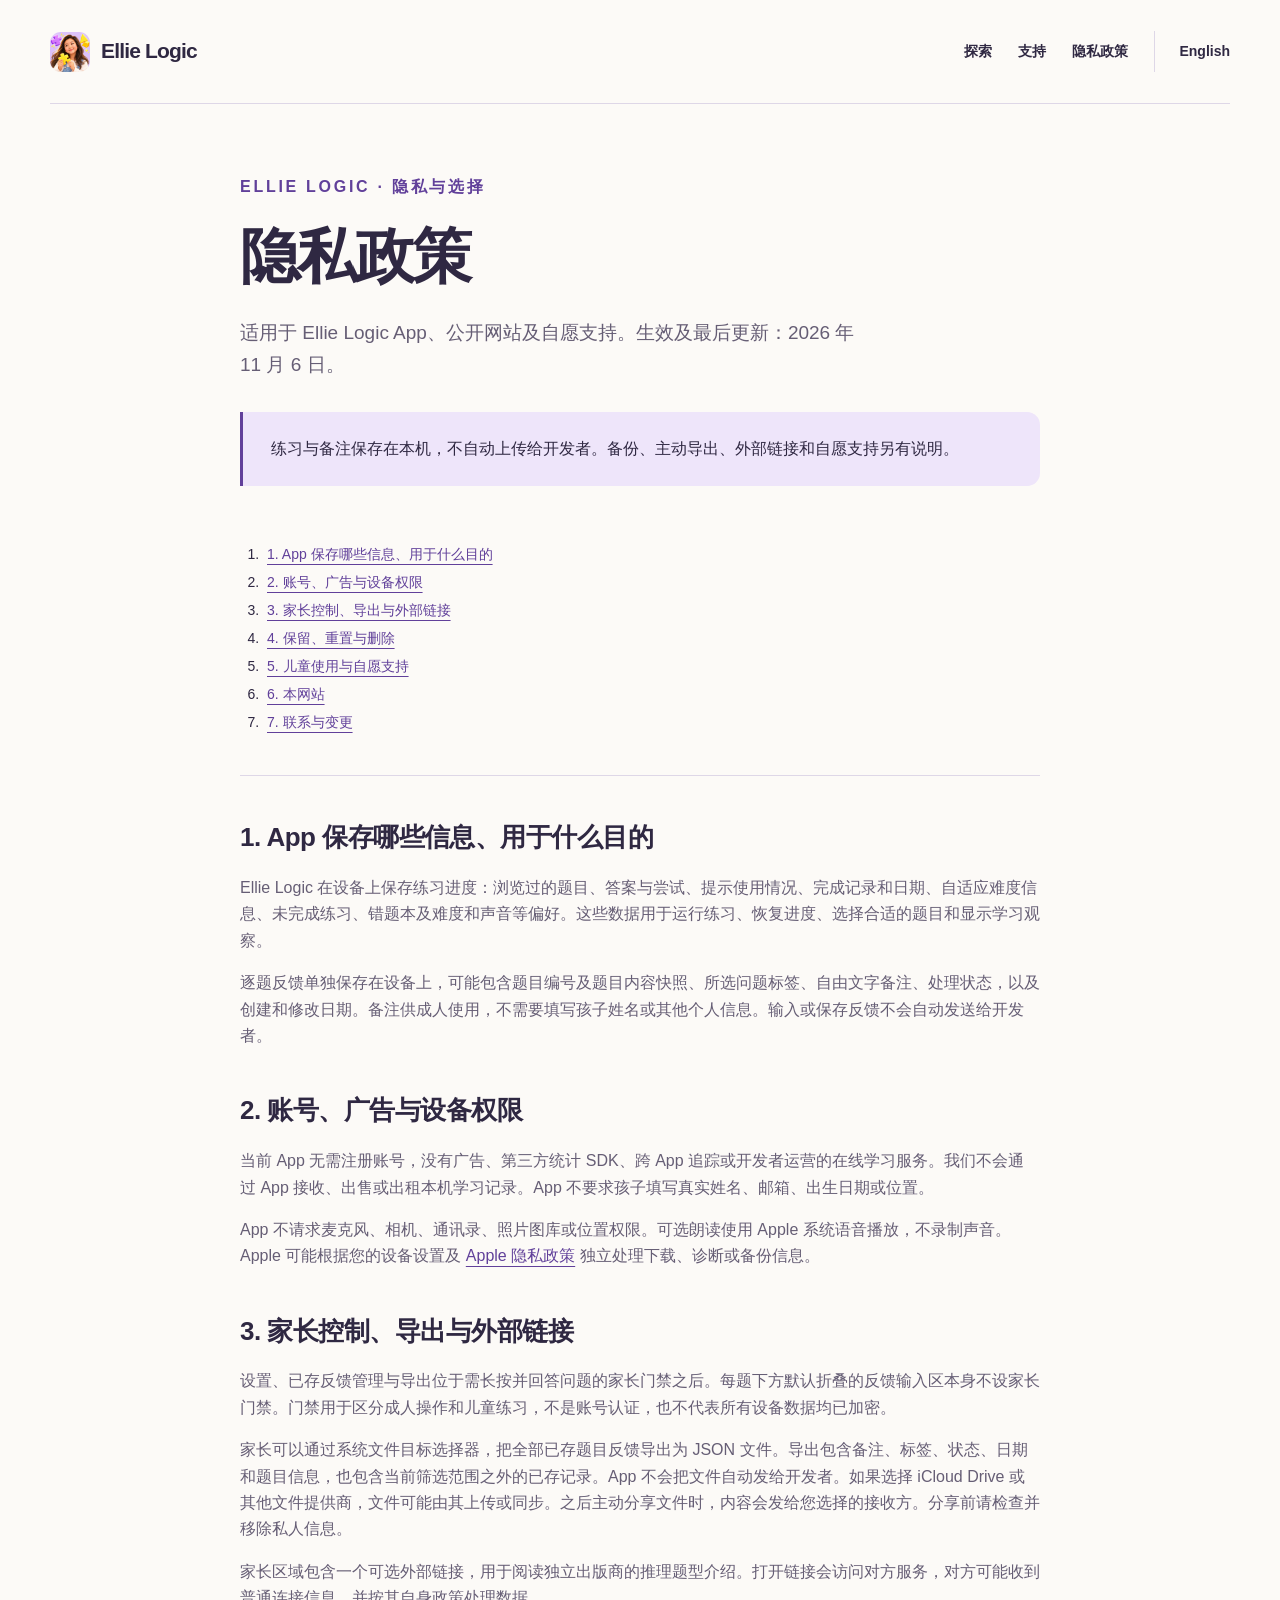
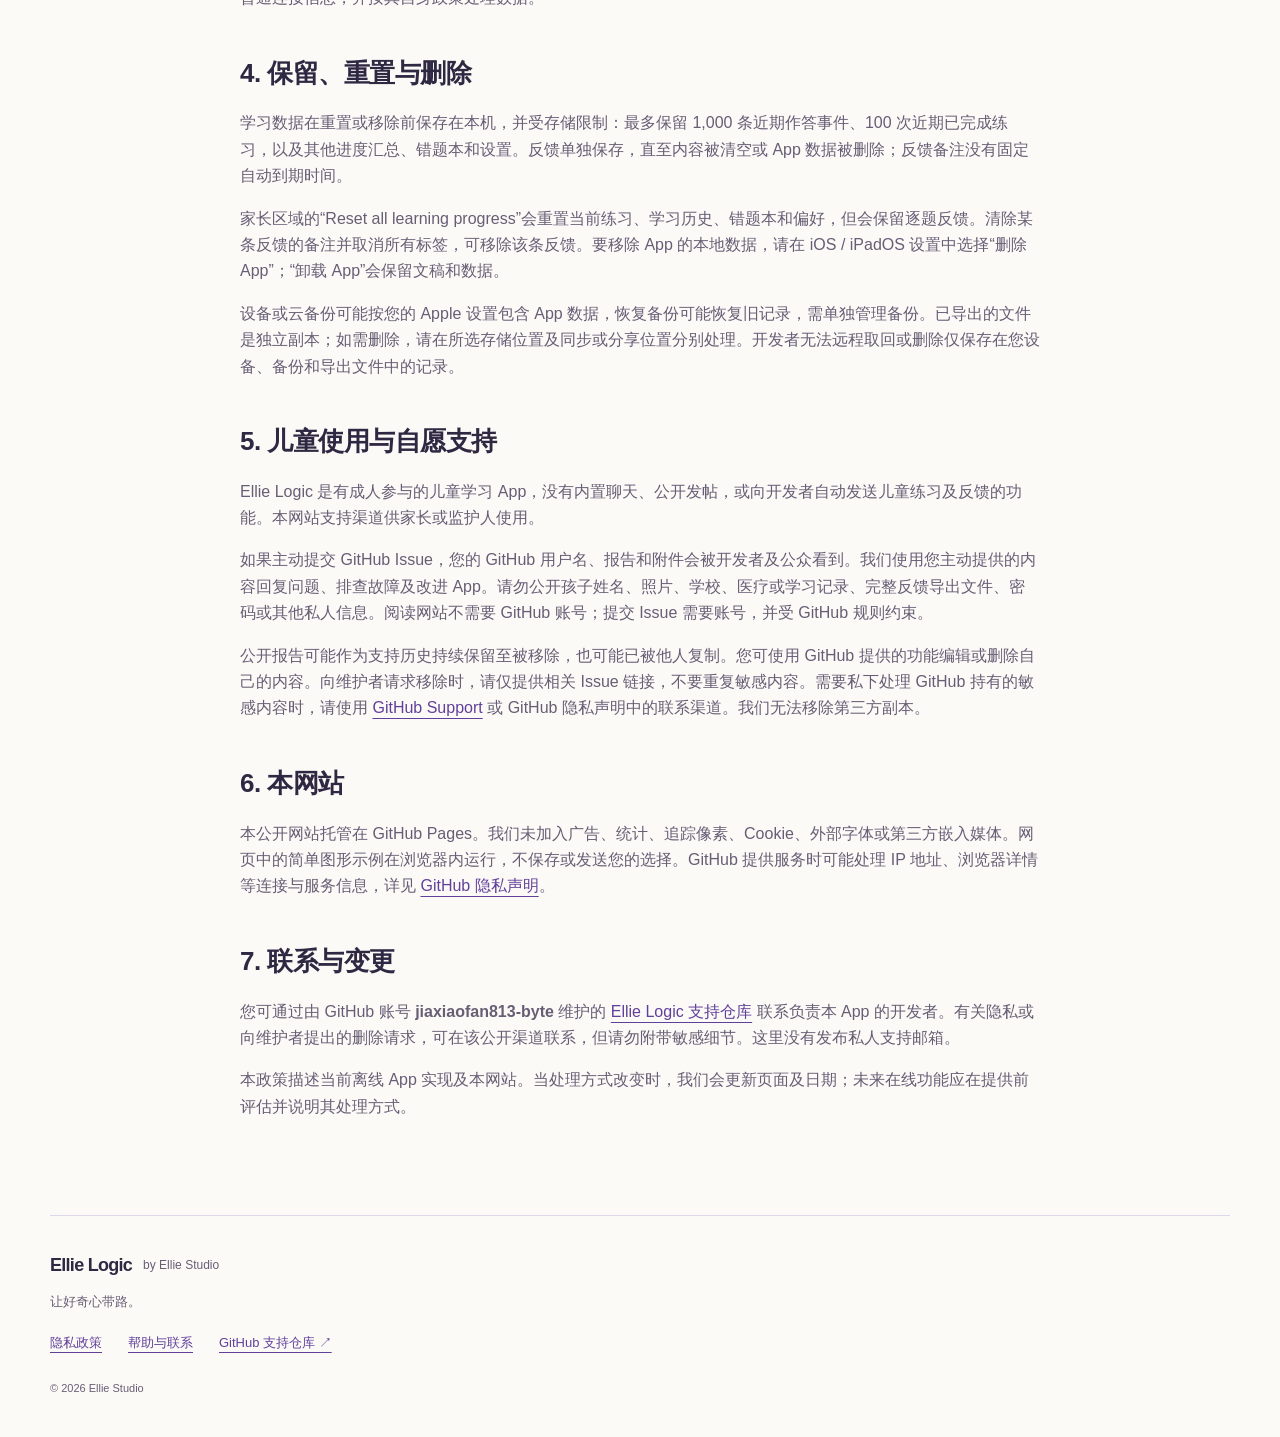
==== privacy-zh.html @ ac1f0ef4 "Add Ellie Logic bilingual website, privacy policy and support" ====
<!doctype html>
<html lang="zh-Hans"><head><meta charset="utf-8"><meta name="viewport" content="width=device-width,initial-scale=1">
<title>隐私政策 · Ellie Logic</title><meta name="description" content="练习与备注保存在本机，不自动上传给开发者。备份、主动导出、外部链接和自愿支持另有说明。">
<meta name="theme-color" content="#f7f3ff"><link rel="canonical" href="https://jiaxiaofan813-byte.github.io/EllieLogicSupport/privacy-zh.html">
<meta property="og:title" content="隐私政策 · Ellie Logic"><meta property="og:description" content="练习与备注保存在本机，不自动上传给开发者。备份、主动导出、外部链接和自愿支持另有说明。"><meta property="og:image" content="https://jiaxiaofan813-byte.github.io/EllieLogicSupport/assets/icon.png"><meta property="og:type" content="website">
<link rel="icon" href="assets/icon.png"><link rel="stylesheet" href="style.css"></head>
<body><a class="skip" href="#main">跳至正文</a>
<header class="header"><a class="brand" href="zh.html"><img src="assets/icon.png" alt="" width="40" height="40">Ellie Logic</a><nav aria-label="主导航"><a href="zh.html#explore">探索</a><a href="support-zh.html">支持</a><a href="privacy-zh.html">隐私政策</a><a class="language" href="privacy.html" lang="en">English</a></nav></header>
<main id="main"><article class="document"><p class="eyebrow">ELLIE LOGIC · 隐私与选择</p><h1>隐私政策</h1><p class="intro">适用于 Ellie Logic App、公开网站及自愿支持。生效及最后更新：2026 年 11 月 6 日。</p><div class="note">练习与备注保存在本机，不自动上传给开发者。备份、主动导出、外部链接和自愿支持另有说明。</div><nav class="toc" aria-label="本页目录"><ol><li><a href="#p1">1. App 保存哪些信息、用于什么目的</a></li><li><a href="#p2">2. 账号、广告与设备权限</a></li><li><a href="#p3">3. 家长控制、导出与外部链接</a></li><li><a href="#p4">4. 保留、重置与删除</a></li><li><a href="#p5">5. 儿童使用与自愿支持</a></li><li><a href="#p6">6. 本网站</a></li><li><a href="#p7">7. 联系与变更</a></li></ol></nav><section id="p1"><h2>1. App 保存哪些信息、用于什么目的</h2><p>Ellie Logic 在设备上保存练习进度：浏览过的题目、答案与尝试、提示使用情况、完成记录和日期、自适应难度信息、未完成练习、错题本及难度和声音等偏好。这些数据用于运行练习、恢复进度、选择合适的题目和显示学习观察。</p><p>逐题反馈单独保存在设备上，可能包含题目编号及题目内容快照、所选问题标签、自由文字备注、处理状态，以及创建和修改日期。备注供成人使用，不需要填写孩子姓名或其他个人信息。输入或保存反馈不会自动发送给开发者。</p></section><section id="p2"><h2>2. 账号、广告与设备权限</h2><p>当前 App 无需注册账号，没有广告、第三方统计 SDK、跨 App 追踪或开发者运营的在线学习服务。我们不会通过 App 接收、出售或出租本机学习记录。App 不要求孩子填写真实姓名、邮箱、出生日期或位置。</p><p>App 不请求麦克风、相机、通讯录、照片图库或位置权限。可选朗读使用 Apple 系统语音播放，不录制声音。Apple 可能根据您的设备设置及 <a href="https://www.apple.com/legal/privacy/">Apple 隐私政策</a> 独立处理下载、诊断或备份信息。</p></section><section id="p3"><h2>3. 家长控制、导出与外部链接</h2><p>设置、已存反馈管理与导出位于需长按并回答问题的家长门禁之后。每题下方默认折叠的反馈输入区本身不设家长门禁。门禁用于区分成人操作和儿童练习，不是账号认证，也不代表所有设备数据均已加密。</p><p>家长可以通过系统文件目标选择器，把全部已存题目反馈导出为 JSON 文件。导出包含备注、标签、状态、日期和题目信息，也包含当前筛选范围之外的已存记录。App 不会把文件自动发给开发者。如果选择 iCloud Drive 或其他文件提供商，文件可能由其上传或同步。之后主动分享文件时，内容会发给您选择的接收方。分享前请检查并移除私人信息。</p><p>家长区域包含一个可选外部链接，用于阅读独立出版商的推理题型介绍。打开链接会访问对方服务，对方可能收到普通连接信息，并按其自身政策处理数据。</p></section><section id="p4"><h2>4. 保留、重置与删除</h2><p>学习数据在重置或移除前保存在本机，并受存储限制：最多保留 1,000 条近期作答事件、100 次近期已完成练习，以及其他进度汇总、错题本和设置。反馈单独保存，直至内容被清空或 App 数据被删除；反馈备注没有固定自动到期时间。</p><p>家长区域的“Reset all learning progress”会重置当前练习、学习历史、错题本和偏好，但会保留逐题反馈。清除某条反馈的备注并取消所有标签，可移除该条反馈。要移除 App 的本地数据，请在 iOS / iPadOS 设置中选择“删除 App”；“卸载 App”会保留文稿和数据。</p><p>设备或云备份可能按您的 Apple 设置包含 App 数据，恢复备份可能恢复旧记录，需单独管理备份。已导出的文件是独立副本；如需删除，请在所选存储位置及同步或分享位置分别处理。开发者无法远程取回或删除仅保存在您设备、备份和导出文件中的记录。</p></section><section id="p5"><h2>5. 儿童使用与自愿支持</h2><p>Ellie Logic 是有成人参与的儿童学习 App，没有内置聊天、公开发帖，或向开发者自动发送儿童练习及反馈的功能。本网站支持渠道供家长或监护人使用。</p><p>如果主动提交 GitHub Issue，您的 GitHub 用户名、报告和附件会被开发者及公众看到。我们使用您主动提供的内容回复问题、排查故障及改进 App。请勿公开孩子姓名、照片、学校、医疗或学习记录、完整反馈导出文件、密码或其他私人信息。阅读网站不需要 GitHub 账号；提交 Issue 需要账号，并受 GitHub 规则约束。</p><p>公开报告可能作为支持历史持续保留至被移除，也可能已被他人复制。您可使用 GitHub 提供的功能编辑或删除自己的内容。向维护者请求移除时，请仅提供相关 Issue 链接，不要重复敏感内容。需要私下处理 GitHub 持有的敏感内容时，请使用 <a href="https://support.github.com/">GitHub Support</a> 或 GitHub 隐私声明中的联系渠道。我们无法移除第三方副本。</p></section><section id="p6"><h2>6. 本网站</h2><p>本公开网站托管在 GitHub Pages。我们未加入广告、统计、追踪像素、Cookie、外部字体或第三方嵌入媒体。网页中的简单图形示例在浏览器内运行，不保存或发送您的选择。GitHub 提供服务时可能处理 IP 地址、浏览器详情等连接与服务信息，详见 <a href="https://docs.github.com/en/site-policy/privacy-policies/github-general-privacy-statement">GitHub 隐私声明</a>。</p></section><section id="p7"><h2>7. 联系与变更</h2><p>您可通过由 GitHub 账号 <strong>jiaxiaofan813-byte</strong> 维护的 <a href="https://github.com/jiaxiaofan813-byte/EllieLogicSupport/issues/new">Ellie Logic 支持仓库</a> 联系负责本 App 的开发者。有关隐私或向维护者提出的删除请求，可在该公开渠道联系，但请勿附带敏感细节。这里没有发布私人支持邮箱。</p><p>本政策描述当前离线 App 实现及本网站。当处理方式改变时，我们会更新页面及日期；未来在线功能应在提供前评估并说明其处理方式。</p></section></article></main>
<footer><a class="brand" href="zh.html">Ellie Logic <span>by Ellie Studio</span></a><p>让好奇心带路。</p><div><a href="privacy-zh.html">隐私政策</a><a href="support-zh.html">帮助与联系</a><a href="https://github.com/jiaxiaofan813-byte/EllieLogicSupport">GitHub 支持仓库 ↗</a></div><small>© 2026 Ellie Studio</small></footer></body></html>
---- style.css ----
:root{--ink:#2f2842;--muted:#665e75;--purple:#61409a;--lavender:#eee5fa;--paper:#fcfaf7;--line:#ded7e7;--yellow:#f8e998;--green:#e6eee5}*{box-sizing:border-box}html{scroll-behavior:smooth;scroll-padding-top:25px}body{margin:0;color:var(--ink);background:var(--paper);font:17px/1.65 -apple-system,BlinkMacSystemFont,"Segoe UI",sans-serif}a{color:var(--purple);text-underline-offset:5px}a:hover{text-decoration-thickness:2px}button,a{-webkit-tap-highlight-color:transparent}button{font:inherit}a:focus-visible,button:focus-visible,summary:focus-visible{outline:3px solid var(--purple);outline-offset:5px}h1,h2,h3,p{margin-top:0}h1,h2,h3{line-height:1.13;letter-spacing:-.045em}h1{font-size:clamp(42px,5.4vw,74px);font-weight:650;margin-bottom:26px}h1 em{color:var(--purple);font-style:normal}h2{font-size:clamp(30px,3.3vw,45px);font-weight:620;margin-bottom:26px}h3{font-size:26px;line-height:1.25;font-weight:620}p{color:var(--muted)}.header,main,footer{width:min(1180px,calc(100% - 80px));margin:auto}.header{display:flex;align-items:center;justify-content:space-between;gap:20px;min-height:104px;border-bottom:1px solid var(--line)}.brand{display:inline-flex;gap:11px;align-items:center;font-size:21px;font-weight:700;text-decoration:none;color:var(--ink);letter-spacing:-.04em;white-space:nowrap}.brand img{border-radius:11px}.header nav{display:flex;gap:26px;align-items:center}.header nav a{font-size:14px;text-decoration:none;font-weight:600;color:var(--ink);padding:9px 0}.header nav a:hover{text-decoration:underline}.header nav .language{border-left:1px solid var(--line);padding-left:24px}.skip{position:absolute;top:-100px;left:20px;background:white;padding:14px;z-index:3}.skip:focus{top:10px}.hero{display:grid;grid-template-columns:1.3fr 1fr;gap:65px;padding:85px 0 80px;align-items:center}.eyebrow{font-size:11px;letter-spacing:.17em;font-weight:750;color:var(--purple);margin-bottom:23px}.intro{font-size:19px;line-height:1.7;max-width:620px}.actions{display:flex;align-items:center;flex-wrap:wrap;gap:26px;margin:30px 0}.button{display:inline-flex;align-items:center;justify-content:center;gap:24px;background:var(--purple);color:white;font-size:15px;font-weight:650;text-decoration:none;padding:16px 24px;border-radius:12px;min-height:52px}.button:hover{background:#4d317c;text-decoration:none}.text-link{font-weight:650;font-size:15px;text-decoration:none}.text-link:hover{text-decoration:underline}.pills{display:flex;gap:8px;flex-wrap:wrap;padding:0;list-style:none;margin:26px 0 15px}.pills li{padding:5px 11px;border:1px solid var(--line);border-radius:30px;font-size:12px;color:var(--muted)}.caption{font-size:12px;line-height:1.6;margin-bottom:8px}.hero-art{position:relative;padding:22px 0 30px}.icon-frame{transform:rotate(3deg);border:11px solid white;border-radius:47px;box-shadow:0 22px 65px #4c2e7420;overflow:hidden;aspect-ratio:1}.icon-frame img{display:block;width:100%;height:auto}.art-badge{position:absolute;bottom:8px;left:-25px;font-size:12px;letter-spacing:.1em;background:var(--yellow);padding:14px 22px;transform:rotate(-5deg);border-radius:4px;font-weight:700}.play-section{background:var(--lavender);border-radius:25px;padding:48px;display:grid;grid-template-columns:1fr 1.3fr;gap:48px;align-items:center}.play-section h2{font-size:32px;margin-bottom:13px}.play-section>div>p:last-child{font-size:12px}.sequence{display:flex;align-items:center;justify-content:space-between;gap:12px;margin:10px 10px 25px}.shape{display:inline-block;flex:none;width:38px;height:38px;background:#7352a7}.circle{border-radius:50%}.triangle{background:#b86b3e;clip-path:polygon(50% 0,100% 100%,0 100%)}.square{border-radius:5px;background:#567b67}.unknown{font-size:35px;font-weight:650;line-height:1}.answers{display:grid;grid-template-columns:repeat(3,1fr);gap:10px}.answers button{min-height:83px;display:flex;align-items:center;justify-content:center;gap:10px;flex-direction:column;background:#fff9;border:1px solid #cbbade;border-radius:13px;padding:12px;color:var(--ink);cursor:pointer;font-size:12px}.answers .shape{width:26px;height:26px}.answers button:hover{background:white;border-color:var(--purple)}.answers button[aria-pressed=true]{outline:2px solid var(--purple);background:white}.demo-result{font-size:13px;min-height:42px;margin:16px 0 0;color:var(--ink)}.explore{padding:100px 0 0}.section-head{display:flex;justify-content:space-between;align-items:center;gap:50px}.section-head>p{max-width:350px}.topics{display:grid;grid-template-columns:repeat(3,1fr);gap:22px;margin-top:20px}.topic{padding:28px;border:1px solid var(--line);border-radius:20px;background:#fff}.topic .eyebrow{color:var(--muted)}.topic-art{font:600 32px/1.5 ui-rounded,system-ui,sans-serif;letter-spacing:.05em;padding:28px 0 35px;color:var(--purple)}.topic:nth-child(2) .topic-art{color:#996329}.topic:nth-child(3) .topic-art{color:#48705d}.topic p{font-size:15px;margin-bottom:0}.flow{padding:100px 0}.steps{display:grid;grid-template-columns:repeat(3,1fr);gap:45px;margin-top:35px}.step{display:inline-block;font-size:13px;color:var(--purple);font-weight:700;border-top:2px solid var(--purple);padding-top:15px;width:100%;margin-bottom:24px}.steps h3{font-size:23px}.steps p{font-size:15px}.grown-ups{display:grid;grid-template-columns:1.2fr 1fr;gap:75px;padding:25px 0 90px;align-items:center}.grown-ups h2{font-size:36px}.grown-ups p{font-size:15px}.grown-ups .caption{font-size:12px}.privacy-card{background:var(--green);border-radius:22px;padding:35px}.privacy-card>span{font-size:45px;color:#3d6650}.privacy-card h3{margin-top:20px;font-size:29px}.privacy-card a{font-size:14px;font-weight:650;color:#345a46}.contact-strip{display:flex;align-items:center;justify-content:space-between;gap:40px;padding:36px 0;border-top:1px solid var(--line);border-bottom:1px solid var(--line)}.contact-strip h2{font-size:29px;margin-bottom:12px}.contact-strip p{max-width:660px;font-size:15px;margin-bottom:0}.contact-strip .button{white-space:nowrap}.disclaimer{font-size:12px;padding:30px 0;max-width:900px}footer{border-top:1px solid var(--line);padding:35px 0 40px}footer .brand{font-size:18px}footer .brand span{font-size:12px;color:var(--muted);font-weight:450;letter-spacing:0}footer p{font-size:13px;margin:10px 0 20px}footer>div{display:flex;gap:26px;flex-wrap:wrap;font-size:13px}footer small{display:block;font-size:11px;margin-top:25px;color:var(--muted)}.document{max-width:800px;margin:70px auto 95px}.document h1{font-size:clamp(40px,5vw,60px)}.document h2{font-size:26px;letter-spacing:-.02em;line-height:1.3;margin:45px 0 20px}.document p{font-size:16px}.document .intro{font-size:19px}.document a{overflow-wrap:anywhere}.note{background:var(--lavender);padding:24px 28px;border-left:3px solid var(--purple);border-radius:0 13px 13px 0;line-height:1.65;margin:30px 0;font-size:16px}.toc{padding:10px 0 25px;border-bottom:1px solid var(--line)}.toc ol{padding-left:23px;font-size:14px;line-height:2}.toc li{padding-left:4px}.faq{margin:25px 0 40px}.faq details{border-bottom:1px solid var(--line);padding:18px 0}.faq summary{cursor:pointer;line-height:1.5;font-weight:600;font-size:17px;padding:7px 0}.faq details p{margin:16px 0 5px}.document .caption{font-size:12px}
@media(min-width:1400px){.hero{padding-top:100px;padding-bottom:100px}}@media(max-width:900px){.header,main,footer{width:calc(100% - 48px)}.hero{gap:35px;padding:65px 0}.hero h1{font-size:48px}.header nav{gap:17px}.header nav .language{padding-left:16px}.play-section{padding:30px;gap:25px}.section-head{gap:25px}.topics{gap:14px}.topic{padding:22px}.grown-ups{gap:32px}.steps{gap:25px}.grown-ups h2{font-size:31px}.contact-strip .button{padding:15px 20px}}@media(max-width:650px){body{font-size:16px}.header,main,footer{width:calc(100% - 36px)}.header{flex-direction:column;align-items:flex-start;padding:20px 0 12px;gap:10px;min-height:auto}.header nav{width:100%;justify-content:space-between;gap:8px}.header nav a{font-size:13px;min-height:44px;display:flex;align-items:center}.brand{font-size:20px}.hero{grid-template-columns:1fr;padding:48px 0 45px;gap:20px}.hero h1{font-size:clamp(40px,9vw,53px)}.hero .intro{font-size:17px}.hero-art{max-width:340px;width:88%;justify-self:center;margin:8px 0}.art-badge{left:-14px;font-size:10px}.icon-frame{border-width:8px;border-radius:35px}.actions{gap:22px;margin:24px 0}.button{font-size:14px;padding:15px 21px}.play-section{grid-template-columns:1fr;gap:12px;padding:27px 23px;border-radius:19px}.play-section h2{font-size:28px}.play-section .eyebrow{margin-bottom:15px}.sequence{gap:8px;margin-left:0;margin-right:0}.shape{width:30px;height:30px}.demo-result{min-height:58px}.section-head{display:block}.section-head p{max-width:100%}.explore{padding-top:65px}.topics{grid-template-columns:1fr;gap:16px}.topic{padding:25px}.topic-art{padding:10px 0 20px}.topic h3{margin-bottom:14px}.topic .eyebrow{margin-bottom:9px}.flow{padding:65px 0 40px}.steps{grid-template-columns:1fr;gap:10px}.step{margin-bottom:15px}.steps h3{margin-bottom:12px}.grown-ups{grid-template-columns:1fr;gap:32px;padding-bottom:55px}.grown-ups h2{font-size:30px}.privacy-card{padding:28px}.contact-strip{align-items:flex-start;flex-direction:column;gap:24px;padding:28px 0}.contact-strip h2{font-size:27px}.disclaimer{padding:25px 0}footer>div{gap:16px}footer{padding-top:28px}.document{margin-top:45px;margin-bottom:65px}.document h1{font-size:42px}.document h2{font-size:24px;margin-top:36px}.document .intro{font-size:17px}.note{padding:20px;font-size:15px}.toc ol{line-height:1.75}.toc li{margin-bottom:10px}.faq summary{font-size:16px}}
@media(prefers-reduced-motion:reduce){html{scroll-behavior:auto}}
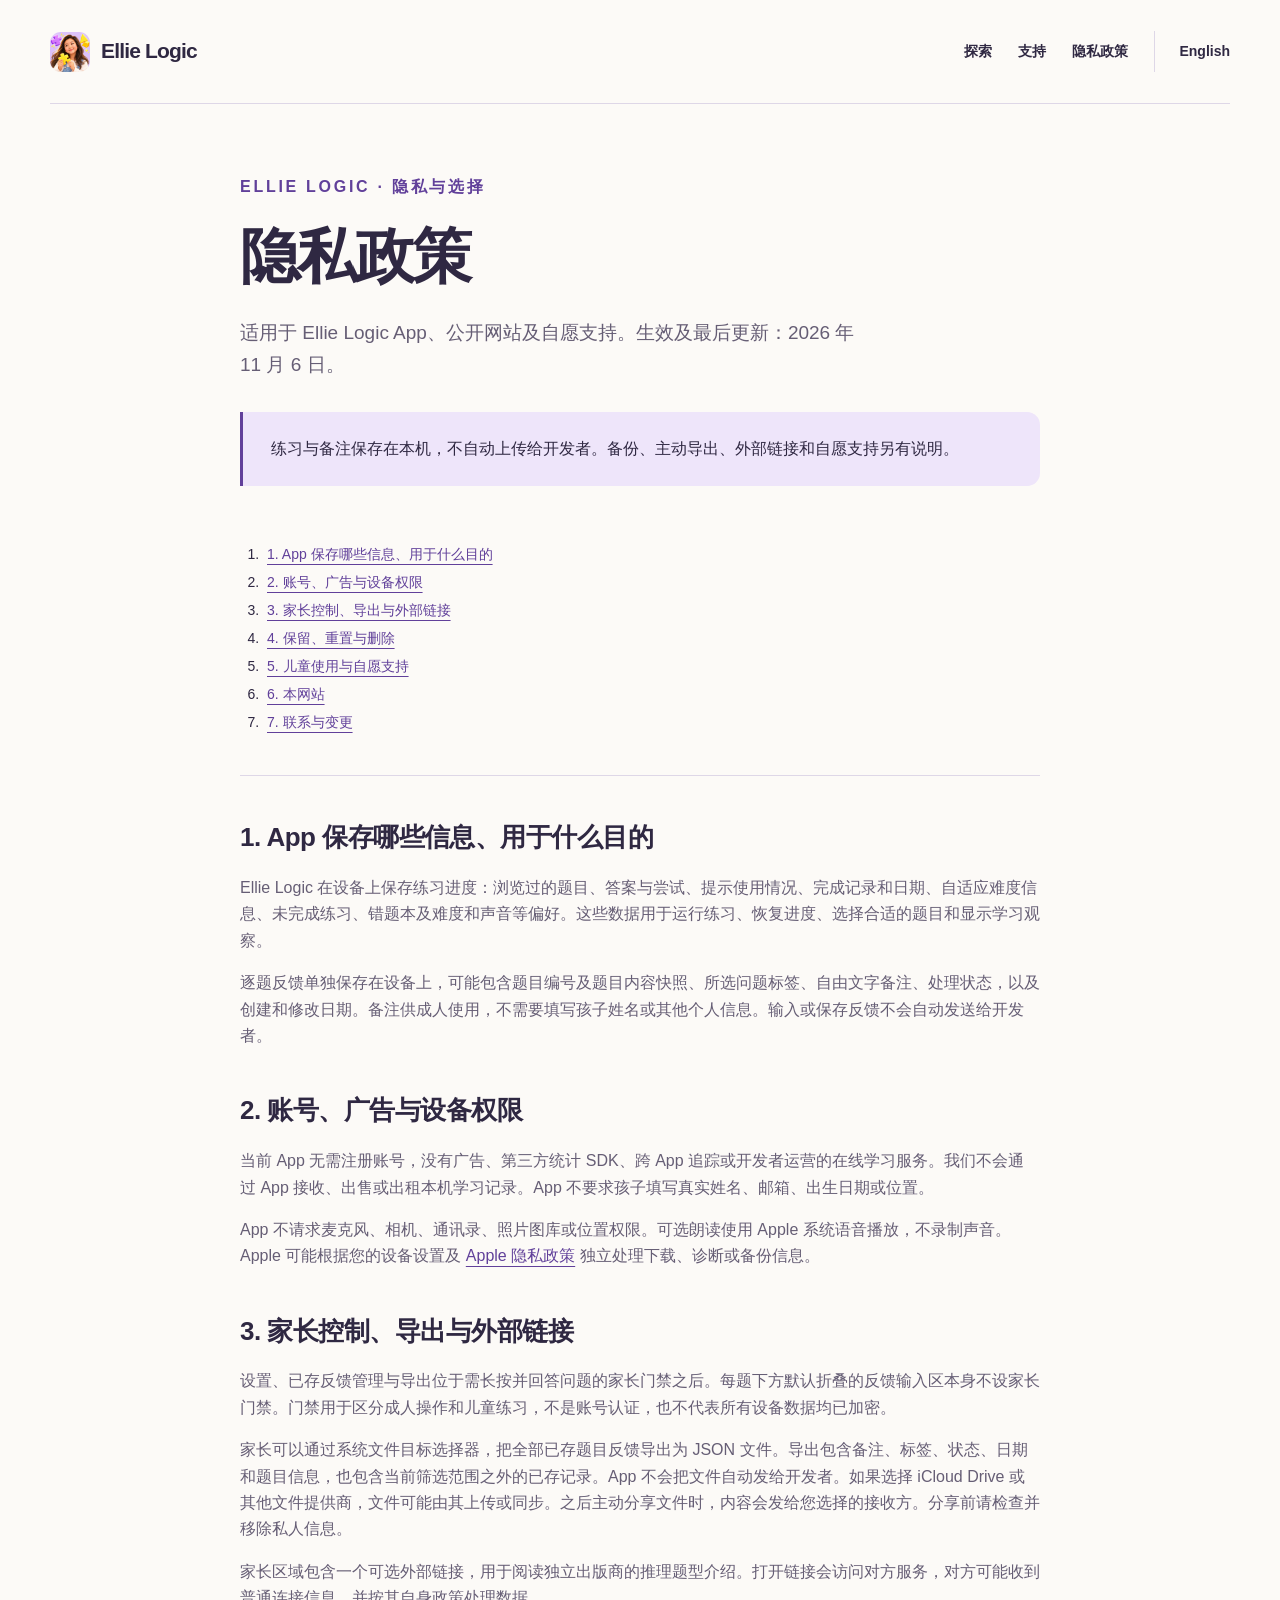
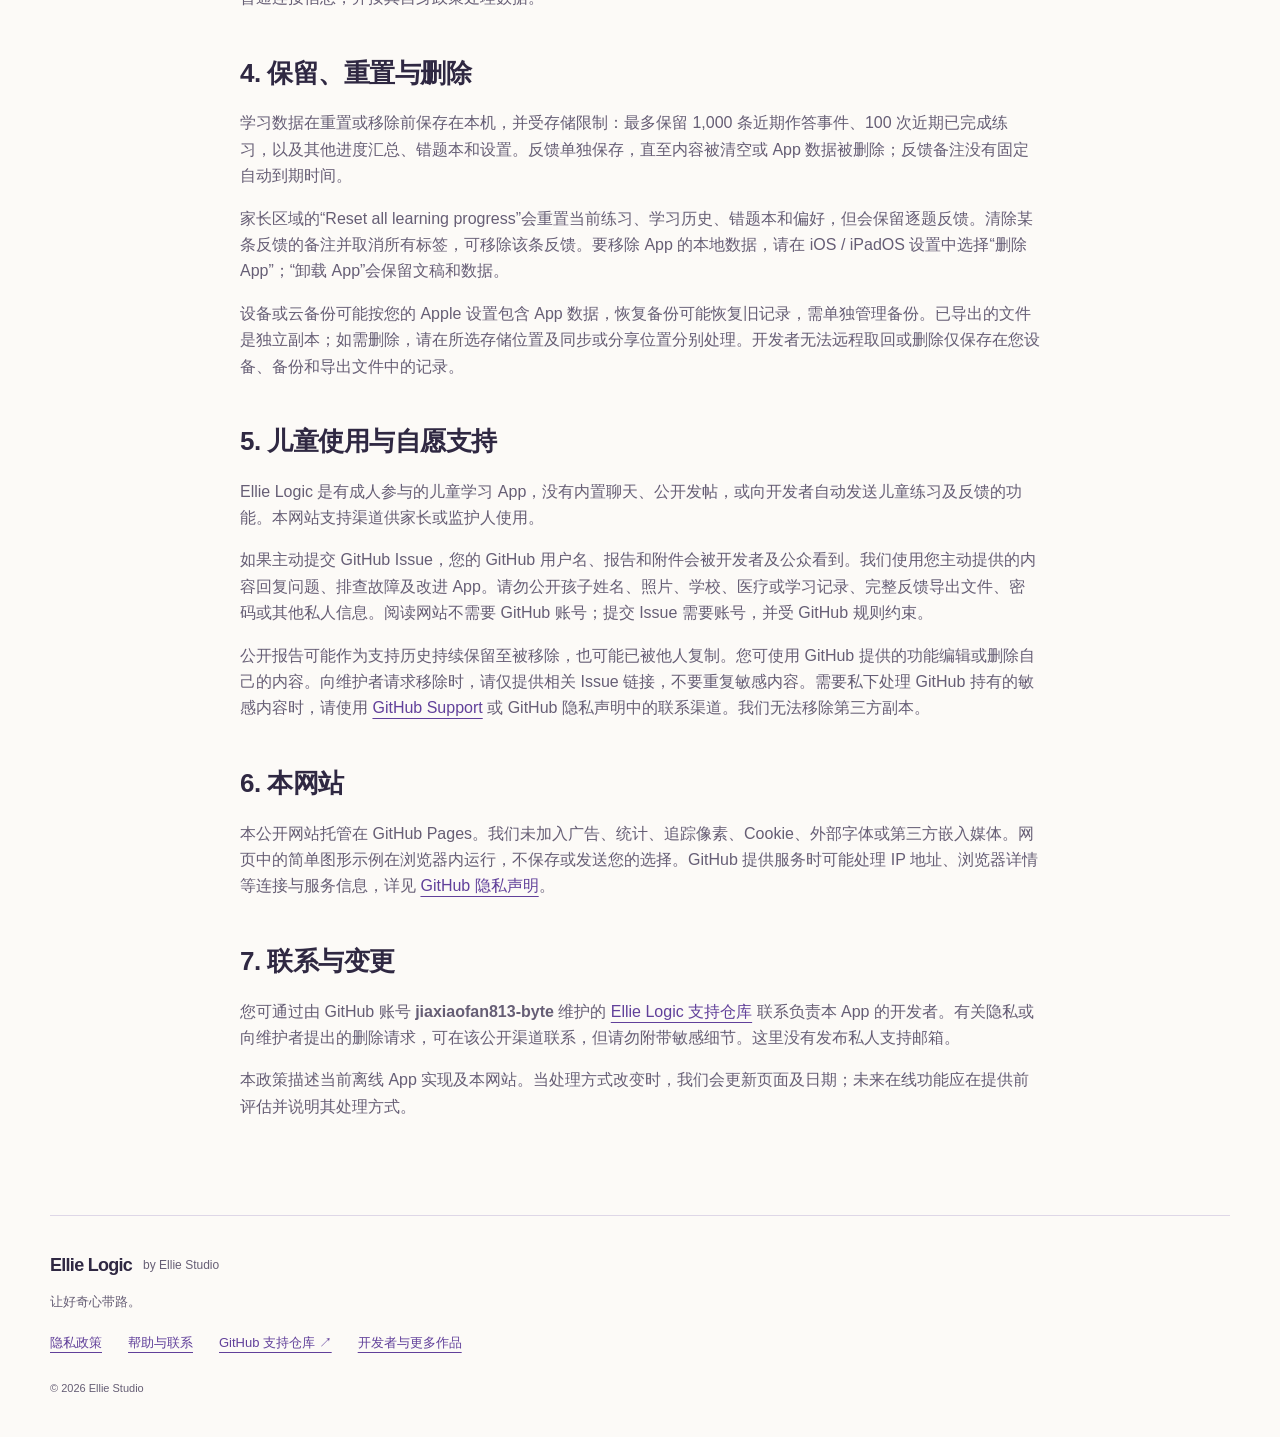
==== commit a2bf319b: "Link public support pages to developer's projects" ====
--- a/privacy-zh.html
+++ b/privacy-zh.html
@@ -7,4 +7,4 @@
 <body><a class="skip" href="#main">跳至正文</a>
 <header class="header"><a class="brand" href="zh.html"><img src="assets/icon.png" alt="" width="40" height="40">Ellie Logic</a><nav aria-label="主导航"><a href="zh.html#explore">探索</a><a href="support-zh.html">支持</a><a href="privacy-zh.html">隐私政策</a><a class="language" href="privacy.html" lang="en">English</a></nav></header>
 <main id="main"><article class="document"><p class="eyebrow">ELLIE LOGIC · 隐私与选择</p><h1>隐私政策</h1><p class="intro">适用于 Ellie Logic App、公开网站及自愿支持。生效及最后更新：2026 年 11 月 6 日。</p><div class="note">练习与备注保存在本机，不自动上传给开发者。备份、主动导出、外部链接和自愿支持另有说明。</div><nav class="toc" aria-label="本页目录"><ol><li><a href="#p1">1. App 保存哪些信息、用于什么目的</a></li><li><a href="#p2">2. 账号、广告与设备权限</a></li><li><a href="#p3">3. 家长控制、导出与外部链接</a></li><li><a href="#p4">4. 保留、重置与删除</a></li><li><a href="#p5">5. 儿童使用与自愿支持</a></li><li><a href="#p6">6. 本网站</a></li><li><a href="#p7">7. 联系与变更</a></li></ol></nav><section id="p1"><h2>1. App 保存哪些信息、用于什么目的</h2><p>Ellie Logic 在设备上保存练习进度：浏览过的题目、答案与尝试、提示使用情况、完成记录和日期、自适应难度信息、未完成练习、错题本及难度和声音等偏好。这些数据用于运行练习、恢复进度、选择合适的题目和显示学习观察。</p><p>逐题反馈单独保存在设备上，可能包含题目编号及题目内容快照、所选问题标签、自由文字备注、处理状态，以及创建和修改日期。备注供成人使用，不需要填写孩子姓名或其他个人信息。输入或保存反馈不会自动发送给开发者。</p></section><section id="p2"><h2>2. 账号、广告与设备权限</h2><p>当前 App 无需注册账号，没有广告、第三方统计 SDK、跨 App 追踪或开发者运营的在线学习服务。我们不会通过 App 接收、出售或出租本机学习记录。App 不要求孩子填写真实姓名、邮箱、出生日期或位置。</p><p>App 不请求麦克风、相机、通讯录、照片图库或位置权限。可选朗读使用 Apple 系统语音播放，不录制声音。Apple 可能根据您的设备设置及 <a href="https://www.apple.com/legal/privacy/">Apple 隐私政策</a> 独立处理下载、诊断或备份信息。</p></section><section id="p3"><h2>3. 家长控制、导出与外部链接</h2><p>设置、已存反馈管理与导出位于需长按并回答问题的家长门禁之后。每题下方默认折叠的反馈输入区本身不设家长门禁。门禁用于区分成人操作和儿童练习，不是账号认证，也不代表所有设备数据均已加密。</p><p>家长可以通过系统文件目标选择器，把全部已存题目反馈导出为 JSON 文件。导出包含备注、标签、状态、日期和题目信息，也包含当前筛选范围之外的已存记录。App 不会把文件自动发给开发者。如果选择 iCloud Drive 或其他文件提供商，文件可能由其上传或同步。之后主动分享文件时，内容会发给您选择的接收方。分享前请检查并移除私人信息。</p><p>家长区域包含一个可选外部链接，用于阅读独立出版商的推理题型介绍。打开链接会访问对方服务，对方可能收到普通连接信息，并按其自身政策处理数据。</p></section><section id="p4"><h2>4. 保留、重置与删除</h2><p>学习数据在重置或移除前保存在本机，并受存储限制：最多保留 1,000 条近期作答事件、100 次近期已完成练习，以及其他进度汇总、错题本和设置。反馈单独保存，直至内容被清空或 App 数据被删除；反馈备注没有固定自动到期时间。</p><p>家长区域的“Reset all learning progress”会重置当前练习、学习历史、错题本和偏好，但会保留逐题反馈。清除某条反馈的备注并取消所有标签，可移除该条反馈。要移除 App 的本地数据，请在 iOS / iPadOS 设置中选择“删除 App”；“卸载 App”会保留文稿和数据。</p><p>设备或云备份可能按您的 Apple 设置包含 App 数据，恢复备份可能恢复旧记录，需单独管理备份。已导出的文件是独立副本；如需删除，请在所选存储位置及同步或分享位置分别处理。开发者无法远程取回或删除仅保存在您设备、备份和导出文件中的记录。</p></section><section id="p5"><h2>5. 儿童使用与自愿支持</h2><p>Ellie Logic 是有成人参与的儿童学习 App，没有内置聊天、公开发帖，或向开发者自动发送儿童练习及反馈的功能。本网站支持渠道供家长或监护人使用。</p><p>如果主动提交 GitHub Issue，您的 GitHub 用户名、报告和附件会被开发者及公众看到。我们使用您主动提供的内容回复问题、排查故障及改进 App。请勿公开孩子姓名、照片、学校、医疗或学习记录、完整反馈导出文件、密码或其他私人信息。阅读网站不需要 GitHub 账号；提交 Issue 需要账号，并受 GitHub 规则约束。</p><p>公开报告可能作为支持历史持续保留至被移除，也可能已被他人复制。您可使用 GitHub 提供的功能编辑或删除自己的内容。向维护者请求移除时，请仅提供相关 Issue 链接，不要重复敏感内容。需要私下处理 GitHub 持有的敏感内容时，请使用 <a href="https://support.github.com/">GitHub Support</a> 或 GitHub 隐私声明中的联系渠道。我们无法移除第三方副本。</p></section><section id="p6"><h2>6. 本网站</h2><p>本公开网站托管在 GitHub Pages。我们未加入广告、统计、追踪像素、Cookie、外部字体或第三方嵌入媒体。网页中的简单图形示例在浏览器内运行，不保存或发送您的选择。GitHub 提供服务时可能处理 IP 地址、浏览器详情等连接与服务信息，详见 <a href="https://docs.github.com/en/site-policy/privacy-policies/github-general-privacy-statement">GitHub 隐私声明</a>。</p></section><section id="p7"><h2>7. 联系与变更</h2><p>您可通过由 GitHub 账号 <strong>jiaxiaofan813-byte</strong> 维护的 <a href="https://github.com/jiaxiaofan813-byte/EllieLogicSupport/issues/new">Ellie Logic 支持仓库</a> 联系负责本 App 的开发者。有关隐私或向维护者提出的删除请求，可在该公开渠道联系，但请勿附带敏感细节。这里没有发布私人支持邮箱。</p><p>本政策描述当前离线 App 实现及本网站。当处理方式改变时，我们会更新页面及日期；未来在线功能应在提供前评估并说明其处理方式。</p></section></article></main>
-<footer><a class="brand" href="zh.html">Ellie Logic <span>by Ellie Studio</span></a><p>让好奇心带路。</p><div><a href="privacy-zh.html">隐私政策</a><a href="support-zh.html">帮助与联系</a><a href="https://github.com/jiaxiaofan813-byte/EllieLogicSupport">GitHub 支持仓库 ↗</a></div><small>© 2026 Ellie Studio</small></footer></body></html>+<footer><a class="brand" href="zh.html">Ellie Logic <span>by Ellie Studio</span></a><p>让好奇心带路。</p><div><a href="privacy-zh.html">隐私政策</a><a href="support-zh.html">帮助与联系</a><a href="https://github.com/jiaxiaofan813-byte/EllieLogicSupport">GitHub 支持仓库 ↗</a><a href="https://jiaxiaofan.net/zh/">开发者与更多作品</a></div><small>© 2026 Ellie Studio</small></footer></body></html>
